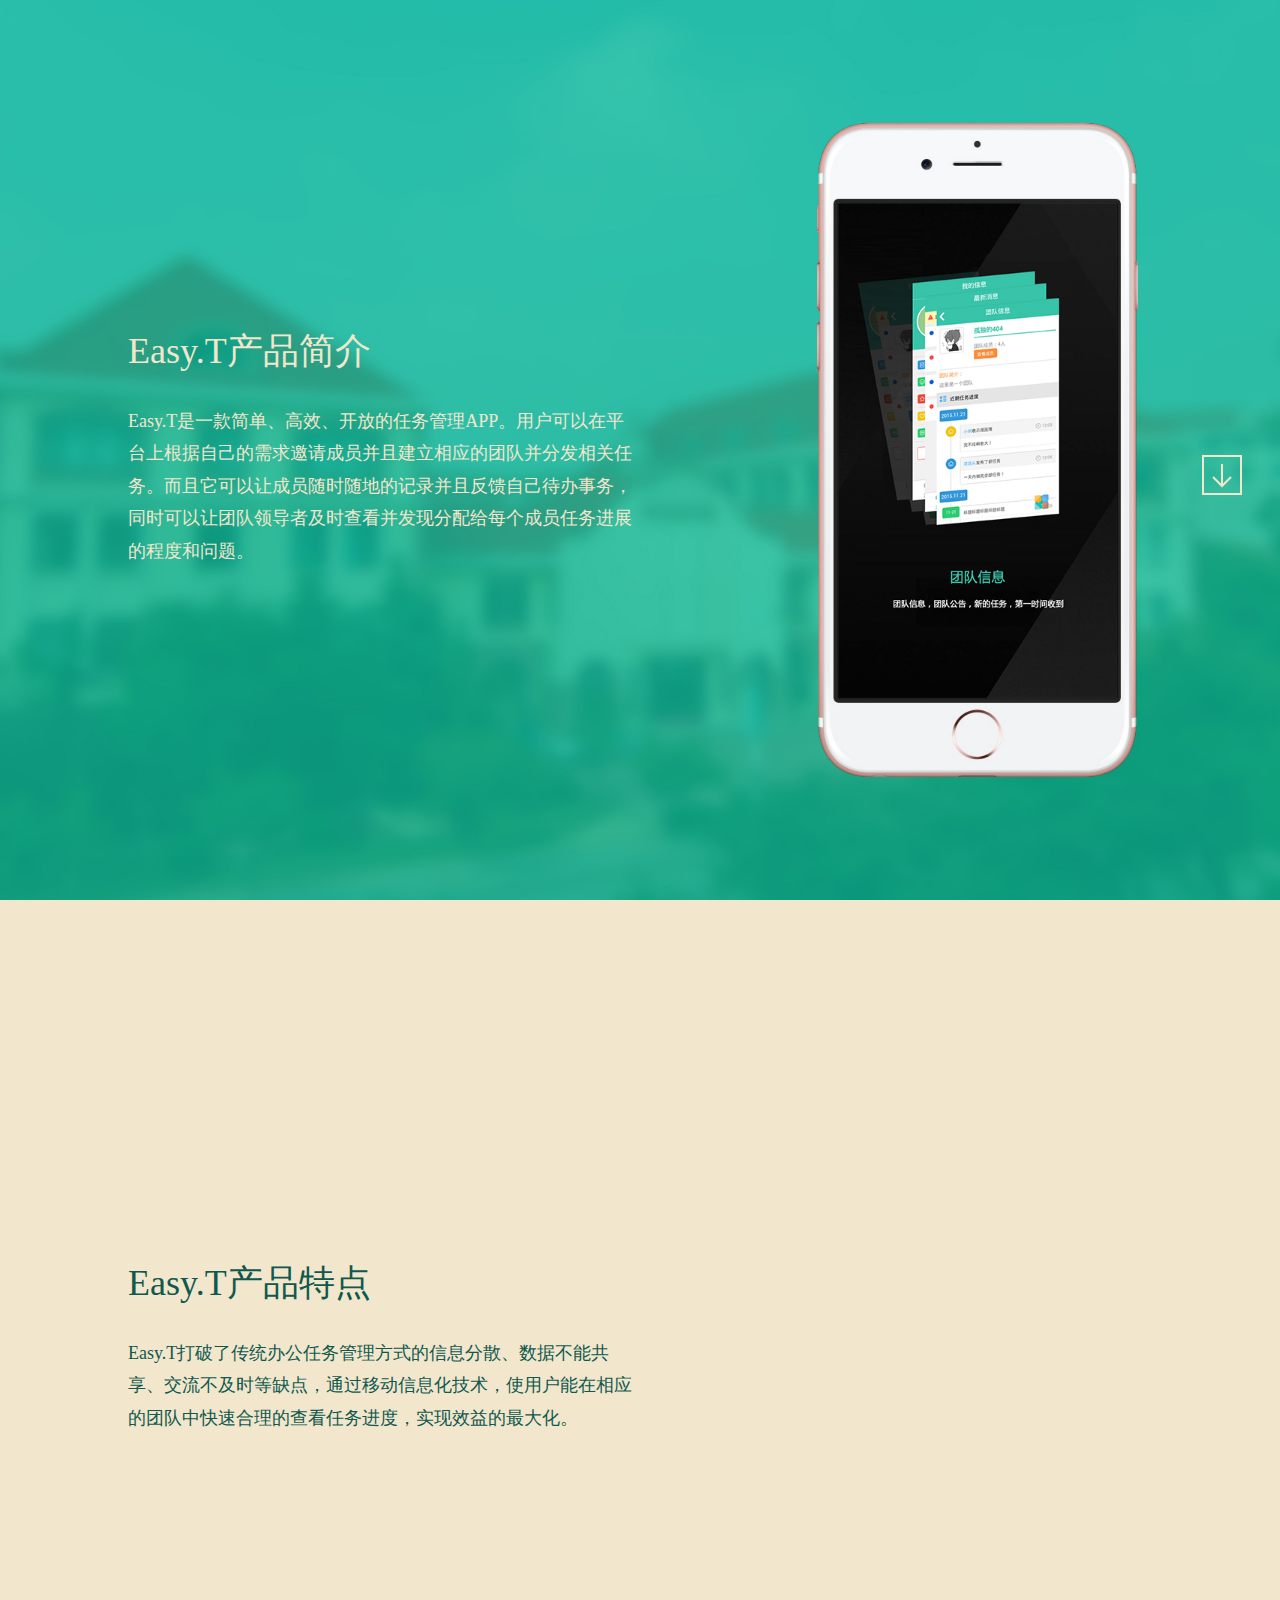
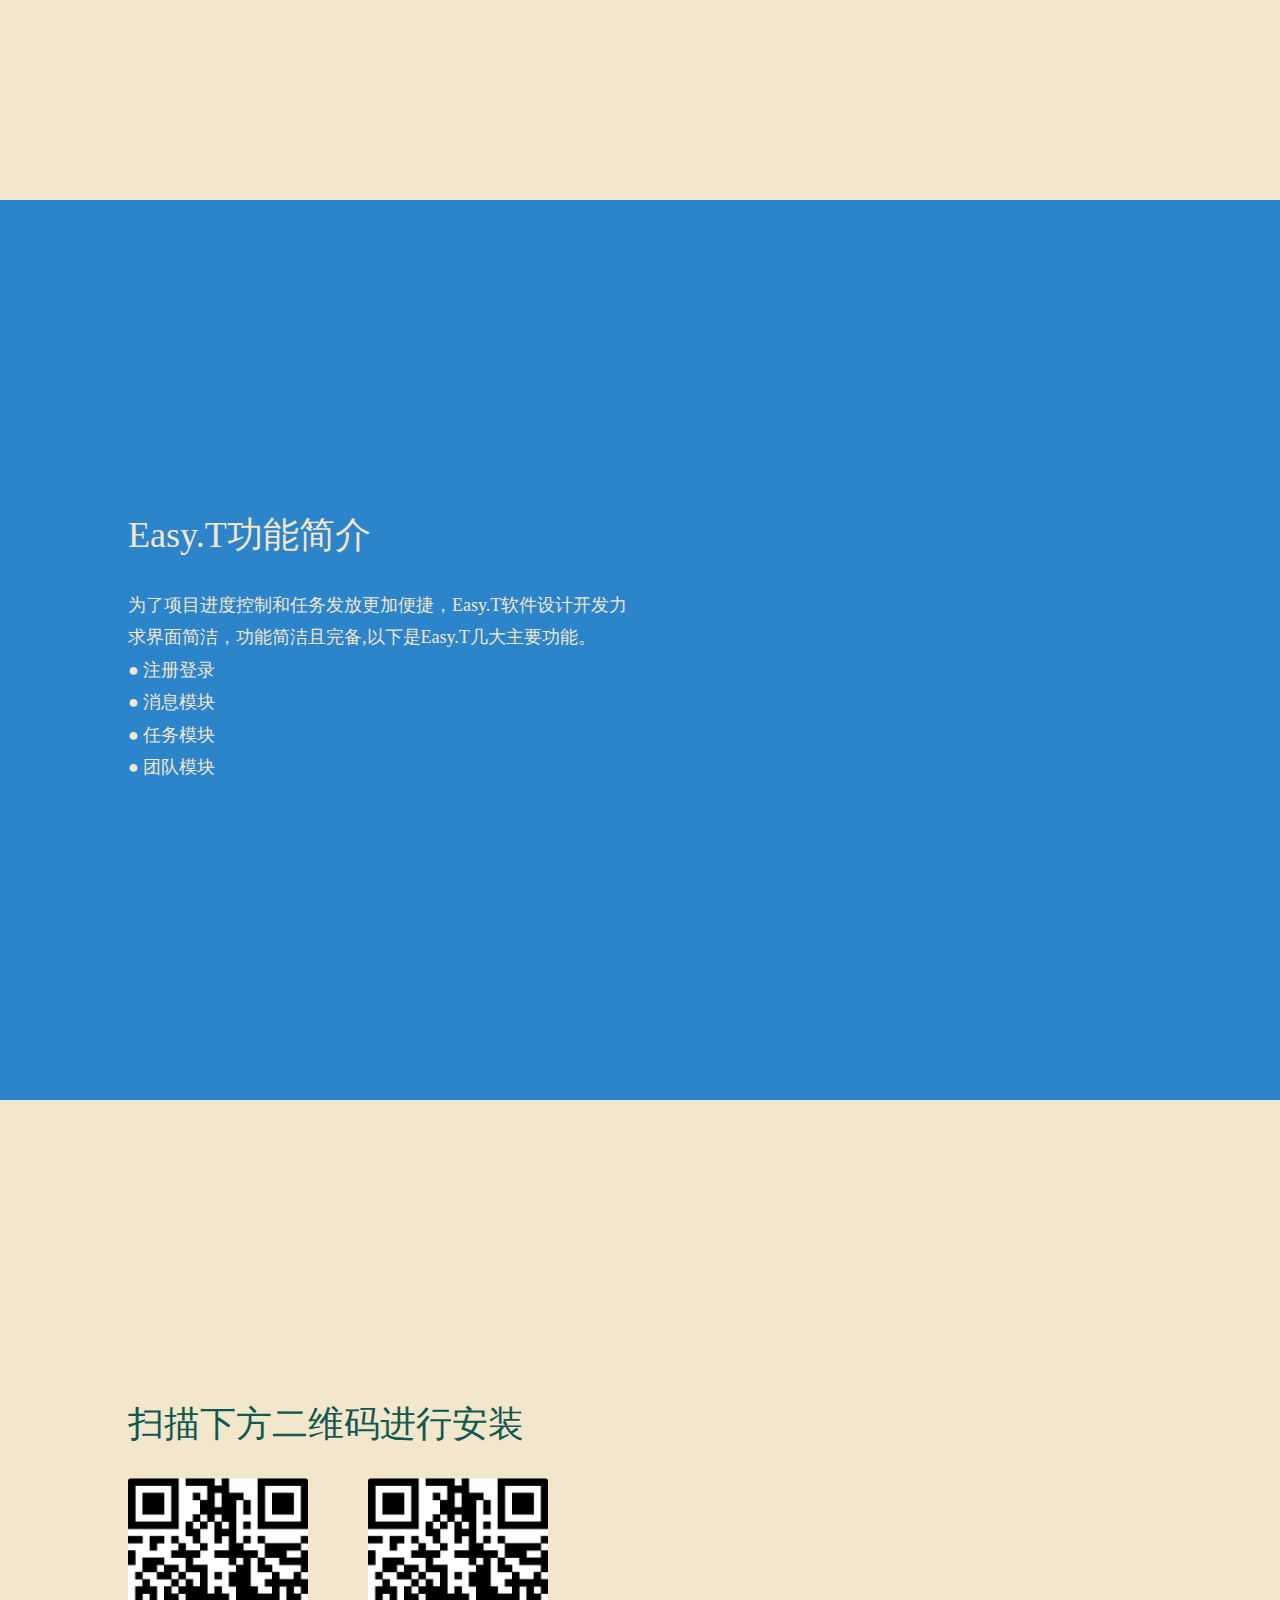
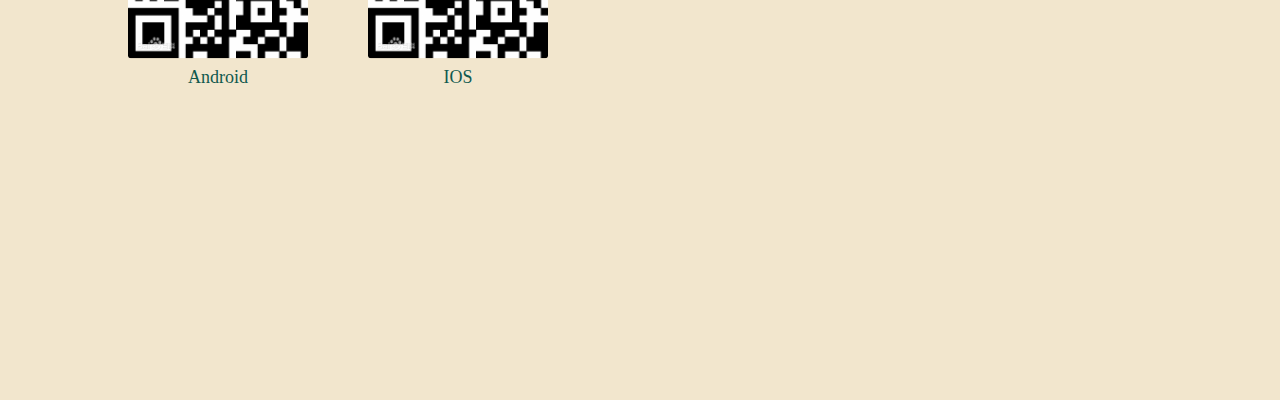
==== EasyTProWeb/index.html @ f13d34c5 "EasyT" ====
<!doctype html>
<html lang="zh" class="no-js">
<head>
	<meta charset="UTF-8">
	<meta http-equiv="X-UA-Compatible" content="IE=edge,chrome=1"> 
	<meta name="viewport" content="width=device-width, initial-scale=1.0">
	<title>Easy.T任务管理软件</title>
	<link rel="stylesheet" href="css/style.css">
	<script src="js/modernizr.js"></script>
	<!--[if IE]>
		<script src="http://libs.useso.com/js/html5shiv/3.7/html5shiv.min.js"></script>
	<![endif]-->
</head>
<body>
	<section class="cd-fixed-background img-1" data-type="slider-item">
		<div class="cd-content">
			<h2>Easy.T产品简介</h2>
			<p>Easy.T是一款简单、高效、开放的任务管理APP。用户可以在平台上根据自己的需求邀请成员并且建立相应的团队并分发相关任务。而且它可以让成员随时随地的记录并且反馈自己待办事务，同时可以让团队领导者及时查看并发现分配给每个成员任务进展的程度和问题。</p>
		</div>
	</section>

	<section class="cd-fixed-background img-2" data-type="slider-item">
		<div class="cd-content light-background">
			<h2>Easy.T产品特点</h2>
			<p>Easy.T打破了传统办公任务管理方式的信息分散、数据不能共享、交流不及时等缺点，通过移动信息化技术，使用户能在相应的团队中快速合理的查看任务进度，实现效益的最大化。</p>
		</div>
	</section>

	<section class="cd-fixed-background img-3" data-type="slider-item">
		<div class="cd-content">
			<h2>Easy.T功能简介</h2>
			<p>为了项目进度控制和任务发放更加便捷，Easy.T软件设计开发力求界面简洁，功能简洁且完备,以下是Easy.T几大主要功能。</p>
			<p>● 注册登录</p>
			<p>● 消息模块</p>
			<p>● 任务模块</p>
			<p>● 团队模块</p>
		</div>
	</section>

	<section class="cd-fixed-background img-4" data-type="slider-item">
		<div class="cd-content light-background">
			<h2>扫描下方二维码进行安装</h2>
			<div class="cd-tdc">
				<div class="cd-tdc2">
					<img class="cd-img"src="img/cd-img1.jpg">
					<p class="cd-tdc1">Android</p>
				</div>
				<div class="cd-tdc2">
					<img class="cd-img"src="img/cd-img1.jpg">
					<p class="cd-tdc1">IOS</p>
				</div>
				<div class="clearfix"></div>
			</div>
		</div>
	</section>

	<nav>
		<ul class="cd-vertical-nav">
			<li><a href="#0" class="cd-prev inactive">Next</a></li>
			<li><a href="#0" class="cd-next">Prev</a></li>
		</ul>
	</nav> 
	
	<script src="js/jquery-2.1.1.js"></script>
	<script src="js/main.js"></script>
</body>
</html>
---- EasyTProWeb/css/style.css ----
html, body, div, span, applet, object, iframe,
h1, h2, h3, h4, h5, h6, p, blockquote, pre,
a, abbr, acronym, address, big, cite, code,
del, dfn, em, img, ins, kbd, q, s, samp,
small, strike, strong, sub, sup, tt, var,
b, u, i, center,
dl, dt, dd, ol, ul, li,
fieldset, form, label, legend,
table, caption, tbody, tfoot, thead, tr, th, td,
article, aside, canvas, details, embed, 
figure, figcaption, footer, header, hgroup, 
menu, nav, output, ruby, section, summary,
time, mark, audio, video {
  margin: 0;
  padding: 0;
  border: 0;
  font-size: 100%;
  font: inherit;
  vertical-align: baseline;
}
/* HTML5 display-role reset for older browsers */
article, aside, details, figcaption, figure, 
footer, header, hgroup, menu, nav, section, main {
  display: block;
}
body {
  line-height: 1;
}
ol, ul {
  list-style: none;
}
blockquote, q {
  quotes: none;
}
blockquote:before, blockquote:after,
q:before, q:after {
  content: '';
  content: none;
}
table {
  border-collapse: collapse;
  border-spacing: 0;
}
/*    RESET END    */
*, *::after, *::before {
  -webkit-box-sizing: border-box;
  -moz-box-sizing: border-box;
  box-sizing: border-box;
}

html, body {
  height: 100%;
}

html {
  font-size: 62.5%;
}

body {
  font-size: 1.6rem;
  font-family: "Open Sans", sans-serif;
  color: #0f594d;
  background-color: #f2e6cd;
}
@media only screen and (min-width: 1048px) {
  body {
    /* hide horizontal scroll bar in IE */
    overflow-x: hidden;
  }
}

a {
  color: #93a748;
  text-decoration: none;
}

/* -------------------------------- 

Main Components 

-------------------------------- */
.cd-header {
  position: relative;
  height: 100%;
  background-color: #93a748;
  box-shadow: 0 4px 20px rgba(0, 0, 0, 0.3);
  z-index: 1;
}
.cd-header h1 {
  width: 90%;
  color: #f2e6cd;
  text-align: center;
  font-size: 2.2rem;
  -webkit-font-smoothing: antialiased;
  -moz-osx-font-smoothing: grayscale;
  position: absolute;
  left: 50%;
  top: 50%;
  bottom: auto;
  right: auto;
  -webkit-transform: translateX(-50%) translateY(-50%);
  -moz-transform: translateX(-50%) translateY(-50%);
  -ms-transform: translateX(-50%) translateY(-50%);
  -o-transform: translateX(-50%) translateY(-50%);
  transform: translateX(-50%) translateY(-50%);
}
@media only screen and (min-width: 768px) {
  .cd-header h1 {
    font-size: 3.6rem;
    font-weight: 300;
  }
}

.cd-fixed-background {
  position: relative;
  padding: 3em 5% 0;
  background-repeat: no-repeat;
  background-size: cover;
  background-position: center center;
}
.cd-fixed-background h2, .cd-fixed-background p {
  color: #f2e6cd;
  -webkit-font-smoothing: antialiased;
  -moz-osx-font-smoothing: grayscale;
}
.cd-fixed-background h2 {
  font-size: 2.4rem;
  margin-bottom: 1em;
  font-family:"微软雅黑";
}
.cd-fixed-background p {
  line-height: 1.6;
  font-family:"微软雅黑";
}
.cd-fixed-background .light-background h2, .cd-fixed-background .light-background p {
  color: #0f594d;
}
.cd-fixed-background .cd-content::after {
  /* phone image on small devices */
  content: '';
  display: block;
  width: 100%;
  padding: 60% 0;
  margin: 2em auto 0;
}
.cd-fixed-background.img-1 {
  background-color: #0dba99;
}
.cd-fixed-background.img-1 .cd-content::after {
  background: url("../img/img-mobile-1.jpg") no-repeat;
  background-size: 100% auto;
}
.cd-fixed-background.img-2 {
  background-color: #f2e6cd;
}
.cd-fixed-background.img-2 .cd-content::after {
  background: url("../img/img-mobile-2.jpg") no-repeat;
  background-size: 100% auto;
}
.cd-fixed-background.img-3 {
  background-color: #2c85ca;
}
.cd-fixed-background.img-3 .cd-content::after {
  background: url("../img/img-mobile-3.jpg") no-repeat;
  background-size: 100% auto;
}
.cd-fixed-background.img-4 {
  background-color: #f2e6cd;
}
.cd-fixed-background.img-4 .cd-content::after {
  background: url("../img/img-mobile-4.jpg") no-repeat;
  background-size: 100% auto;
}
.cd-img{
  width: 140px;
  height: 140px;
  border-radius: 3px;
}
.cd-tdc2{
  float: left;
  margin-right: 50px;
  text-align: center;
}
@media only screen and (min-width: 768px) {
  .cd-img{
    width: 180px;
    height: 180px;
    border-radius: 3px;
  }
  .cd-tdc2{
    float: left;
    margin-right: 60px;
    text-align: center;
  }
  .cd-fixed-background {
    height: 100%;
    padding: 0;
  }
  .cd-fixed-background h2 {
    font-size: 3.6rem;
    font-weight: 300;
  }
  .cd-fixed-background p {
    font-size: 1.8rem;
    line-height: 1.8;
  }
  .cd-fixed-background .cd-content {
    width: 50%;
    position: absolute;
    left: 5%;
    top: 50%;
    bottom: auto;
    -webkit-transform: translateY(-50%);
    -moz-transform: translateY(-50%);
    -ms-transform: translateY(-50%);
    -o-transform: translateY(-50%);
    transform: translateY(-50%);
  }
  .cd-fixed-background .cd-content::after {
    display: none !important;
  }
  .cd-fixed-background.img-1 {
    background-image: url("../img/img-1.jpg");
  }
  .cd-fixed-background.img-2 {
    background-image: url("../img/img-2.jpg");
  }
  .cd-fixed-background.img-3 {
    background-image: url("../img/img-3.jpg");
  }
  .cd-fixed-background.img-4 {
    background-image: url("../img/img-4.jpg");
  }
}
@media only screen and (min-width: 1048px) {
  .cd-fixed-background {
    background-attachment: fixed;
  }
  .cd-fixed-background .cd-content {
    width: 40%;
    left: 10%;
  }
}

.cd-vertical-nav {
  position: fixed;
  z-index: 2;
  right: 3%;
  top: 50%;
  bottom: auto;
  -webkit-transform: translateY(-50%);
  -moz-transform: translateY(-50%);
  -ms-transform: translateY(-50%);
  -o-transform: translateY(-50%);
  transform: translateY(-50%);
  display: none;
}
.cd-vertical-nav a {
  display: block;
  height: 40px;
  width: 40px;
  /* image replace */
  overflow: hidden;
  text-indent: 100%;
  white-space: nowrap;
  background: transparent url(../img/cd-icon-arrow.svg) no-repeat center center;
  -webkit-transition: opacity 0.2s 0s, visibility 0.2s 0s;
  -moz-transition: opacity 0.2s 0s, visibility 0.2s 0s;
  transition: opacity 0.2s 0s, visibility 0.2s 0s;
}
.cd-vertical-nav a.cd-prev {
  -webkit-transform: rotate(180deg);
  -moz-transform: rotate(180deg);
  -ms-transform: rotate(180deg);
  -o-transform: rotate(180deg);
  transform: rotate(180deg);
  margin-bottom: 10px;
}
.cd-vertical-nav a.inactive {
  visibility: hidden;
  opacity: 0;
  -webkit-transition: opacity 0.2s 0s, visibility 0s 0.2s;
  -moz-transition: opacity 0.2s 0s, visibility 0s 0.2s;
  transition: opacity 0.2s 0s, visibility 0s 0.2s;
}
@media only screen and (min-width: 1200px) {
  .cd-vertical-nav {
    display: block;
  }
}

.no-js .cd-vertical-nav {
  display: none;
}

@import url(http://fonts.useso.com/css?family=Raleway:200,500,700,800);
@font-face {
  font-family: 'icomoon';
  src:url('../fonts/icomoon.eot?rretjt');
  src:url('../fonts/icomoon.eot?#iefixrretjt') format('embedded-opentype'),
    url('../fonts/icomoon.woff?rretjt') format('woff'),
    url('../fonts/icomoon.ttf?rretjt') format('truetype'),
    url('../fonts/icomoon.svg?rretjt#icomoon') format('svg');
  font-weight: normal;
  font-style: normal;
}

[class^="icon-"], [class*=" icon-"] {
  font-family: 'icomoon';
  speak: none;
  font-style: normal;
  font-weight: normal;
  font-variant: normal;
  text-transform: none;
  line-height: 1;

  /* Better Font Rendering =========== */
  -webkit-font-smoothing: antialiased;
  -moz-osx-font-smoothing: grayscale;
}


/* Reset */
*,
*:after,
*:before {
  -webkit-box-sizing: border-box;
  -moz-box-sizing: border-box;
  box-sizing: border-box;
}

/* Clearfix hack by Nicolas Gallagher: http://nicolasgallagher.com/micro-clearfix-hack/ */
.clearfix:before,
.clearfix:after {
  content: " ";
  display: table;
}

.clearfix:after {
  clear: both;
}

body{
  font-family: "Segoe UI", "Lucida Grande", Helvetica, Arial, "Microsoft YaHei", FreeSans, Arimo, "Droid Sans", "wenquanyi micro hei", "Hiragino Sans GB", "Hiragino Sans GB W3", "FontAwesome", sans-serif;
}
a{color: #2fa0ec;text-decoration: none;outline: none;}
a:hover,a:focus{color:#fff;}

.jq22-container{
  margin: 0 auto;
  text-align: center;
  overflow: hidden;
}
.jq22-content {
  font-size: 150%;
  padding: 1em 0;
}

.jq22-content h2 {
  margin: 0 0 2em;
  opacity: 0.1;
}

.jq22-content p {
  margin: 1em 0;
  padding: 5em 0 0 0;
  font-size: 0.65em;
}
.bgcolor-1 { background: #f0efee; }
.bgcolor-2 { background: #f9f9f9; }
.bgcolor-3 { background: #e8e8e8; }/*light grey*/
.bgcolor-4 { background: #2f3238; color: #fff; }/*Dark grey*/
.bgcolor-5 { background: #df6659; color: #521e18; }/*pink1*/
.bgcolor-6 { background: #2fa8ec; }/*sky blue*/
.bgcolor-7 { background: #d0d6d6; }/*White tea*/
.bgcolor-8 { background: #3d4444; color: #fff; }/*Dark grey2*/
.bgcolor-9 { background: #ef3f52; color: #fff;}/*pink2*/
.bgcolor-10{ background: #64448f; color: #fff;}/*Violet*/
.bgcolor-11{ background: #3755ad; color: #fff;}/*dark blue*/
.bgcolor-12{ background: #3498DB; color: #fff;}/*light blue*/
/* Header */
.jq22-header{
  padding: 1em 190px 1em;
  letter-spacing: -1px;
  text-align: center;
}
.jq22-header h1 {
  font-weight: 600;
  font-size: 2em;
  line-height: 1;
  margin-bottom: 0;
  font-family: "Segoe UI", "Lucida Grande", Helvetica, Arial, "Microsoft YaHei", FreeSans, Arimo, "Droid Sans", "wenquanyi micro hei", "Hiragino Sans GB", "Hiragino Sans GB W3", "FontAwesome", sans-serif;
}
.jq22-header h1 span {
  font-family: "Segoe UI", "Lucida Grande", Helvetica, Arial, "Microsoft YaHei", FreeSans, Arimo, "Droid Sans", "wenquanyi micro hei", "Hiragino Sans GB", "Hiragino Sans GB W3", "FontAwesome", sans-serif;
  display: block;
  font-size: 60%;
  font-weight: 400;
  padding: 0.8em 0 0.5em 0;
  color: #c3c8cd;
}
/* Top Navigation Style */
.jq22-links {
  position: absolute;
  display: inline-block;
  white-space: nowrap;
  font-size: 1.5em;
  text-align: center;
  left: 45%;
  top: 55%;
}

.jq22-links::after {
  position: absolute;
  top: 0;
  left: 50%;
  margin-left: -1px;
  width: 2px;
  height: 100%;
  background: #dbdbdb;
  content: '';
  -webkit-transform: rotate3d(0,0,1,22.5deg);
  transform: rotate3d(0,0,1,22.5deg);
}

.jq22-icon {
  display: inline-block;
  margin: 0.5em;
  padding: 0em 0;
  width: 1.5em;
  text-decoration: none;

}

.jq22-icon span {
  display: none;
}

.jq22-icon:before {
  margin: 0 5px;
  text-transform: none;
  font-weight: normal;
  font-style: normal;
  font-variant: normal;
  font-family: 'icomoon';
  line-height: 1;
  speak: none;
  -webkit-font-smoothing: antialiased;

}
/* footer */
.jq22-footer{width: 100%;padding-top: 10px;}
.jq22-small{font-size: 0.8em;}
.center{text-align: center;}
/****/
.related {
  float: left;
  color: #fff;
  text-align: center;
  font-size: 1.25em;
  padding: 0.5em 0;
  overflow: hidden;
}

.related > a {
  vertical-align: top;
  width: calc(100% - 20px);
  max-width: 340px;
  display: inline-block;
  text-align: center;
  margin: 20px 10px;
  padding: 25px;
  font-family: "Segoe UI", "Lucida Grande", Helvetica, Arial, "Microsoft YaHei", FreeSans, Arimo, "Droid Sans", "wenquanyi micro hei", "Hiragino Sans GB", "Hiragino Sans GB W3", "FontAwesome", sans-serif;
}
.related a {
  display: inline-block;
  text-align: left;
  margin: 20px auto;
  padding: 10px 20px;
  opacity: 0.8;
  -webkit-transition: opacity 0.3s;
  transition: opacity 0.3s;
  -webkit-backface-visibility: hidden;
}

.related a:hover,
.related a:active {
  opacity: 1;
}

.related a img {
  max-width: 100%;
  opacity: 0.8;
  border-radius: 4px;
}
.related a:hover img,
.related a:active img {
  opacity: 1;
}
.related h3{font-family: "Microsoft YaHei", sans-serif;}
.related a h3 {
  font-weight: 300;
  margin-top: 0.15em;
  color: #fff;
}
/* icomoon */
.icon-jq22-home-outline:before {
  content: "\e5000";
}

.icon-jq22-arrow-forward-outline:before {
  content: "\e5001";
}

@media screen and (max-width: 50em) {
  .jq22-header {
    padding: 3em 10% 4em;
  }
  .jq22-header h1 {
        font-size:2em;
    }
}


@media screen and (max-width: 40em) {
  .jq22-header h1 {
    font-size: 1.5em;
  }
}

@media screen and (max-width: 30em) {
    .jq22-header h1 {
        font-size:1.2em;
    }
}
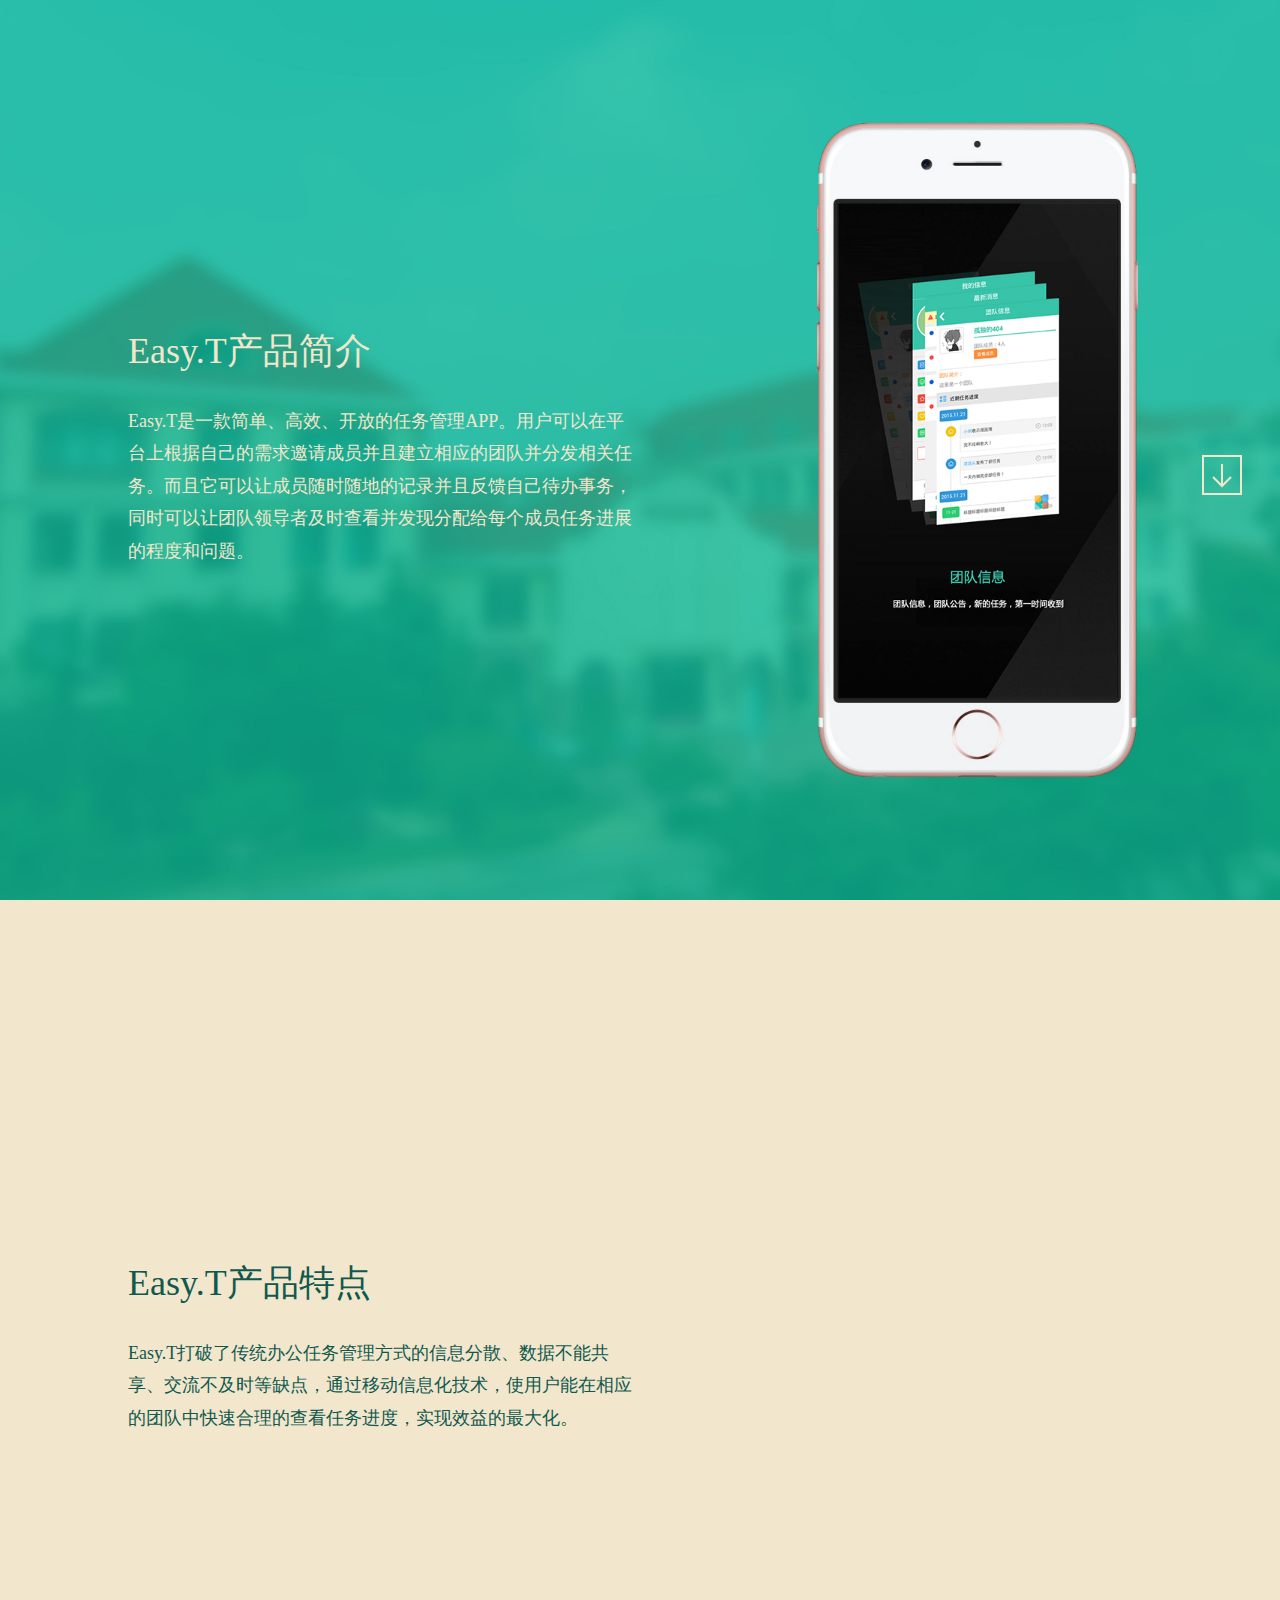
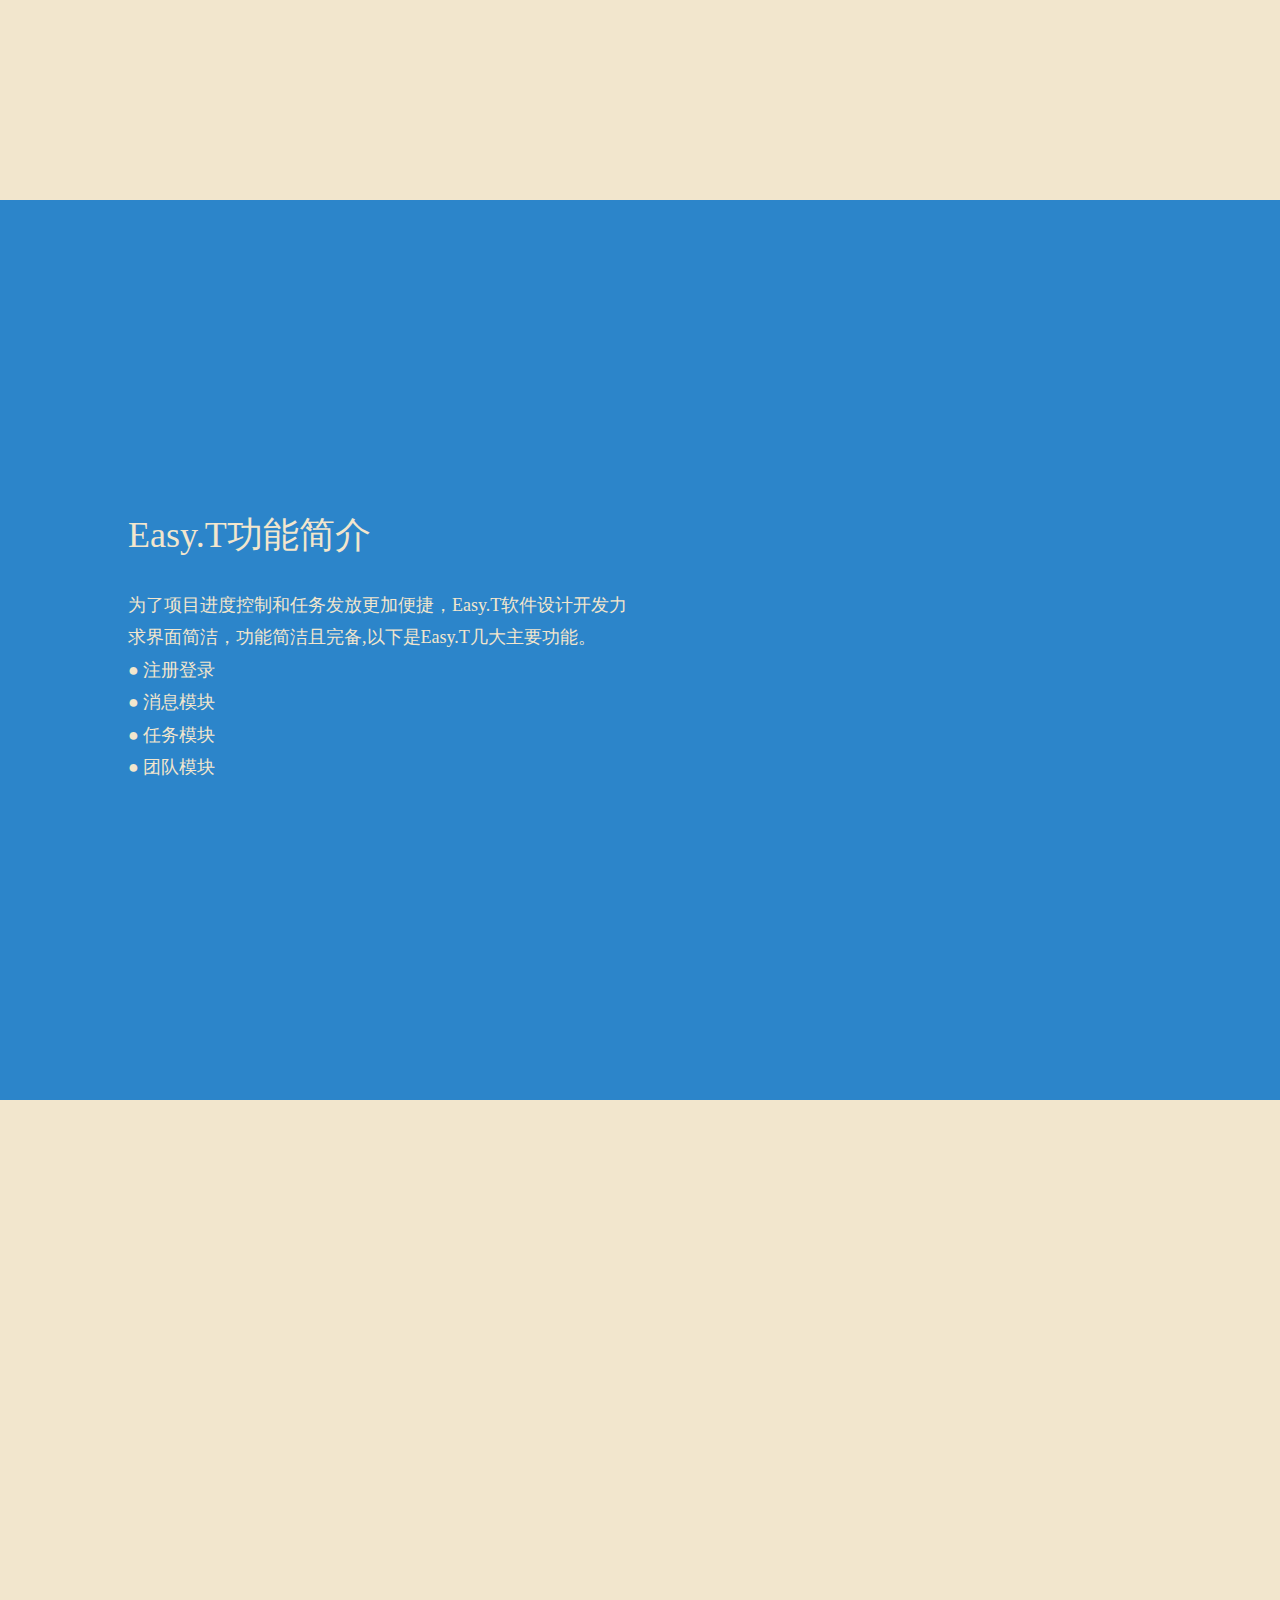
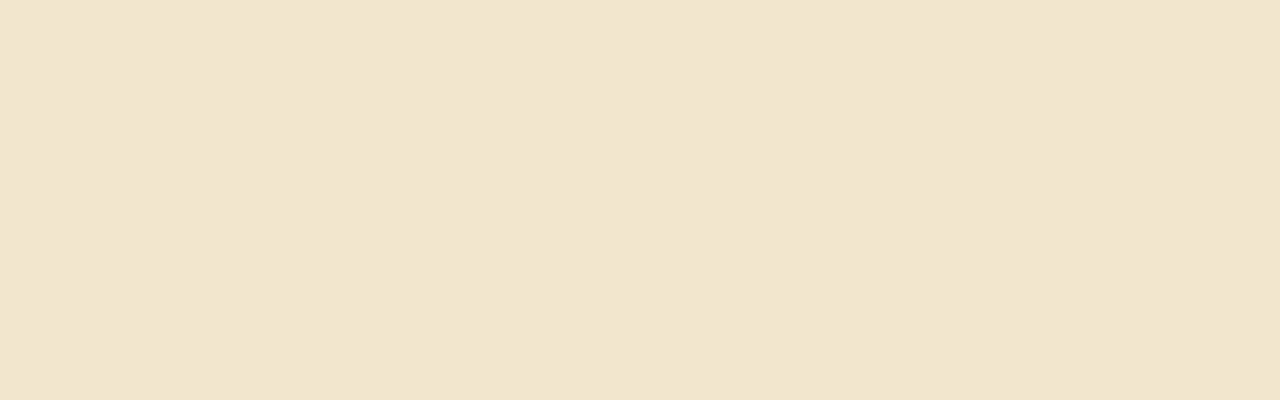
==== commit 76e9e82c: "删除二维码" ====
--- a/EasyTProWeb/index.html
+++ b/EasyTProWeb/index.html
@@ -2,7 +2,7 @@
 <html lang="zh" class="no-js">
 <head>
 	<meta charset="UTF-8">
-	<meta http-equiv="X-UA-Compatible" content="IE=edge,chrome=1"> 
+	<meta http-equiv="X-UA-Compatible" content="IE=edge,chrome=1">
 	<meta name="viewport" content="width=device-width, initial-scale=1.0">
 	<title>Easy.T任务管理软件</title>
 	<link rel="stylesheet" href="css/style.css">
@@ -39,7 +39,7 @@
 
 	<section class="cd-fixed-background img-4" data-type="slider-item">
 		<div class="cd-content light-background">
-			<h2>扫描下方二维码进行安装</h2>
+			<!-- <h2>扫描下方二维码进行安装</h2>
 			<div class="cd-tdc">
 				<div class="cd-tdc2">
 					<img class="cd-img"src="img/cd-img1.jpg">
@@ -50,7 +50,7 @@
 					<p class="cd-tdc1">IOS</p>
 				</div>
 				<div class="clearfix"></div>
-			</div>
+			</div> -->
 		</div>
 	</section>
 
@@ -59,8 +59,8 @@
 			<li><a href="#0" class="cd-prev inactive">Next</a></li>
 			<li><a href="#0" class="cd-next">Prev</a></li>
 		</ul>
-	</nav> 
-	
+	</nav>
+
 	<script src="js/jquery-2.1.1.js"></script>
 	<script src="js/main.js"></script>
 </body>
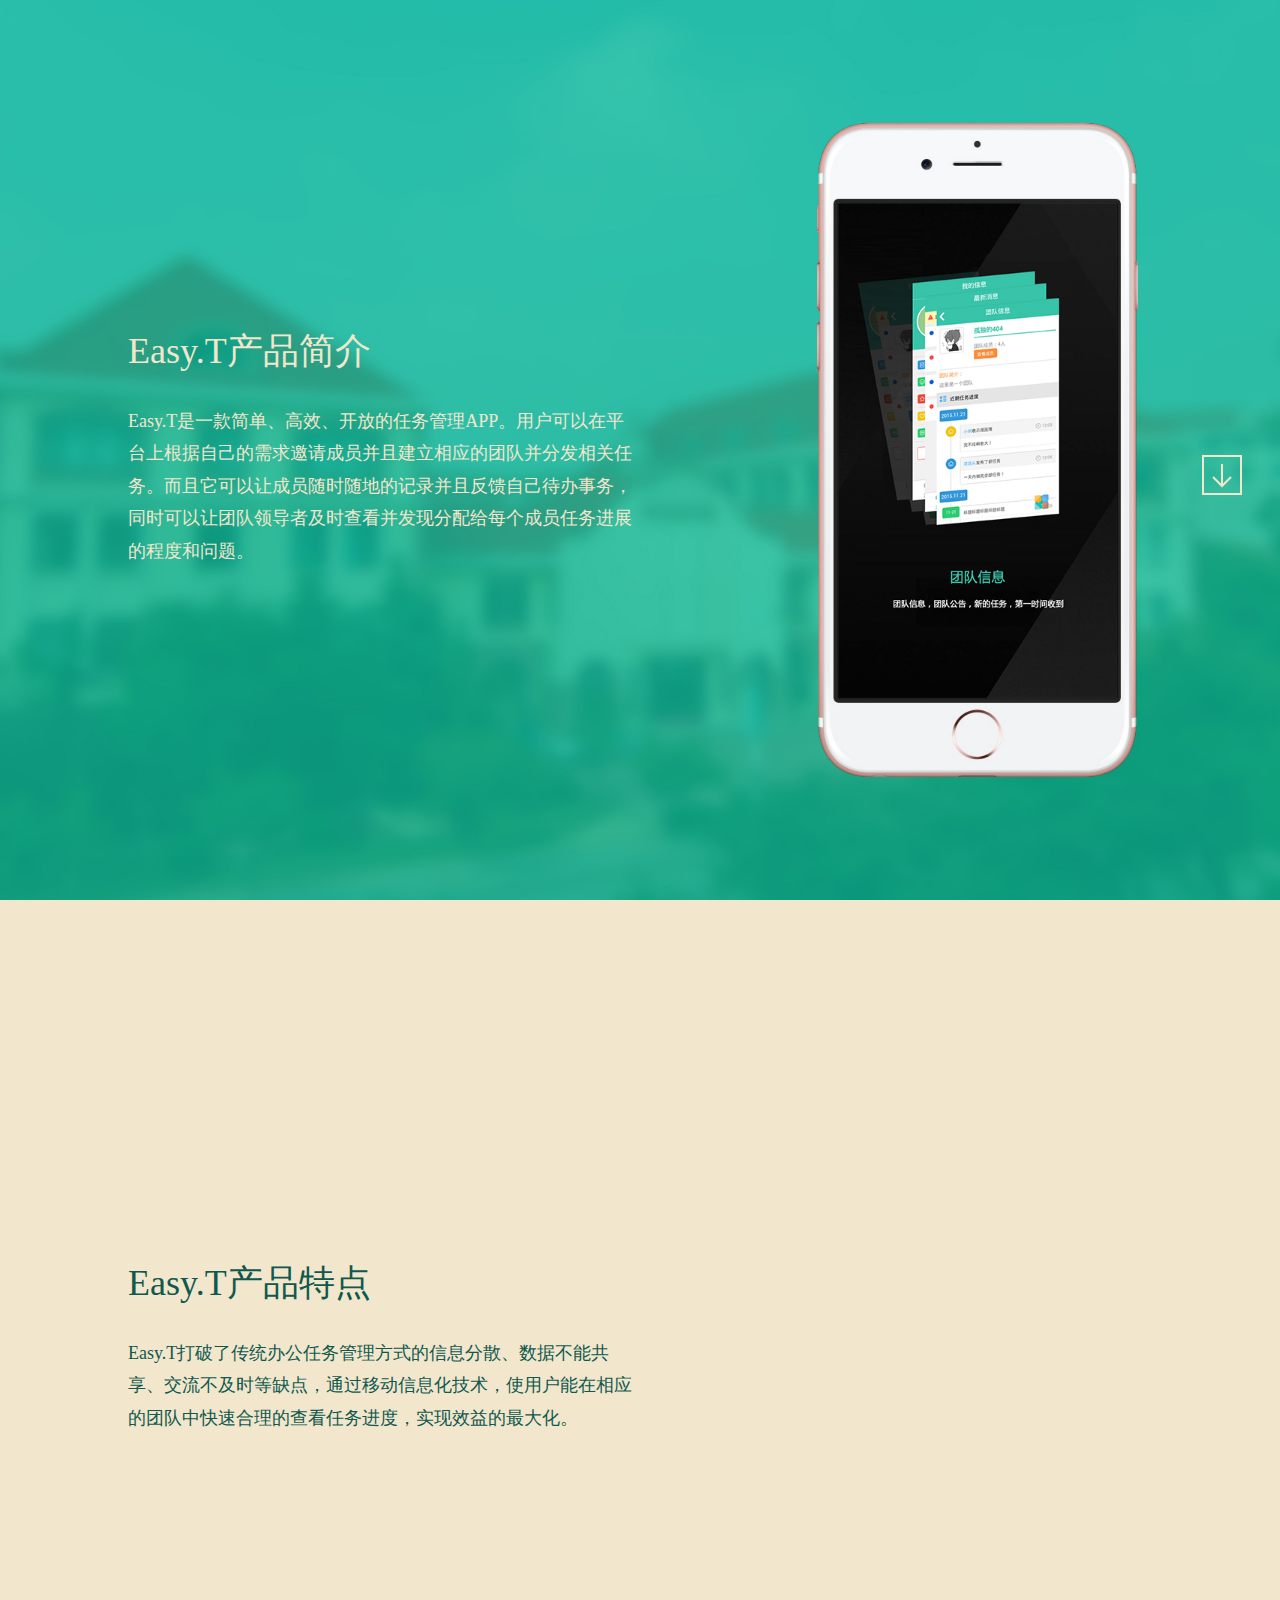
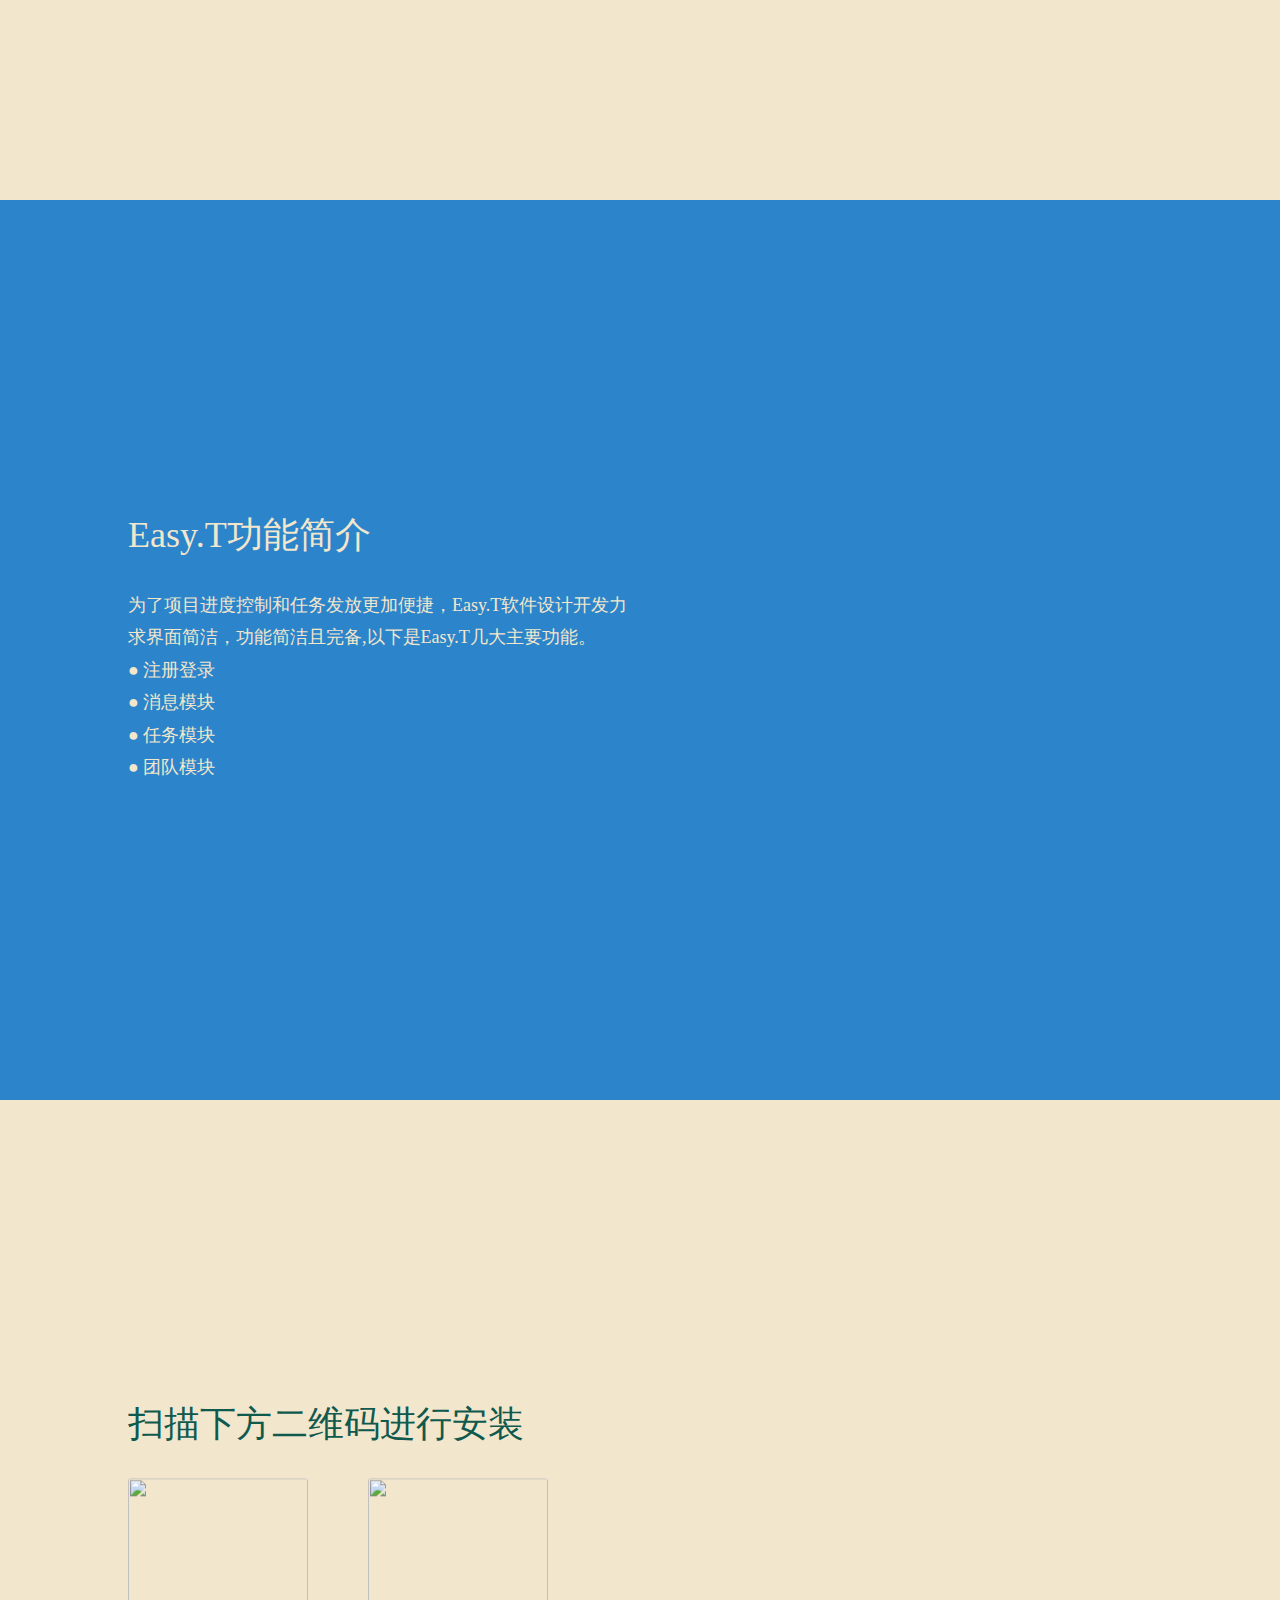
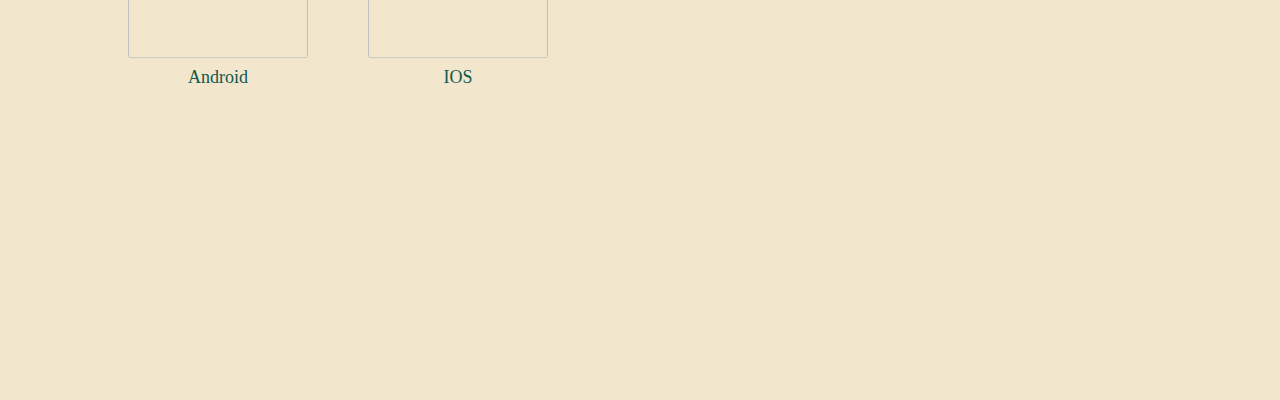
==== commit 455a897c: "add 二维码" ====
--- a/EasyTProWeb/index.html
+++ b/EasyTProWeb/index.html
@@ -39,18 +39,18 @@
 
 	<section class="cd-fixed-background img-4" data-type="slider-item">
 		<div class="cd-content light-background">
-			<!-- <h2>扫描下方二维码进行安装</h2>
+			<h2>扫描下方二维码进行安装</h2>
 			<div class="cd-tdc">
 				<div class="cd-tdc2">
-					<img class="cd-img"src="img/cd-img1.jpg">
+					<img class="cd-img"src="img/and.png">
 					<p class="cd-tdc1">Android</p>
 				</div>
 				<div class="cd-tdc2">
-					<img class="cd-img"src="img/cd-img1.jpg">
+					<img class="cd-img"src="img/ios.png">
 					<p class="cd-tdc1">IOS</p>
 				</div>
 				<div class="clearfix"></div>
-			</div> -->
+			</div>
 		</div>
 	</section>
 
@@ -64,4 +64,4 @@
 	<script src="js/jquery-2.1.1.js"></script>
 	<script src="js/main.js"></script>
 </body>
-</html>+</html>
